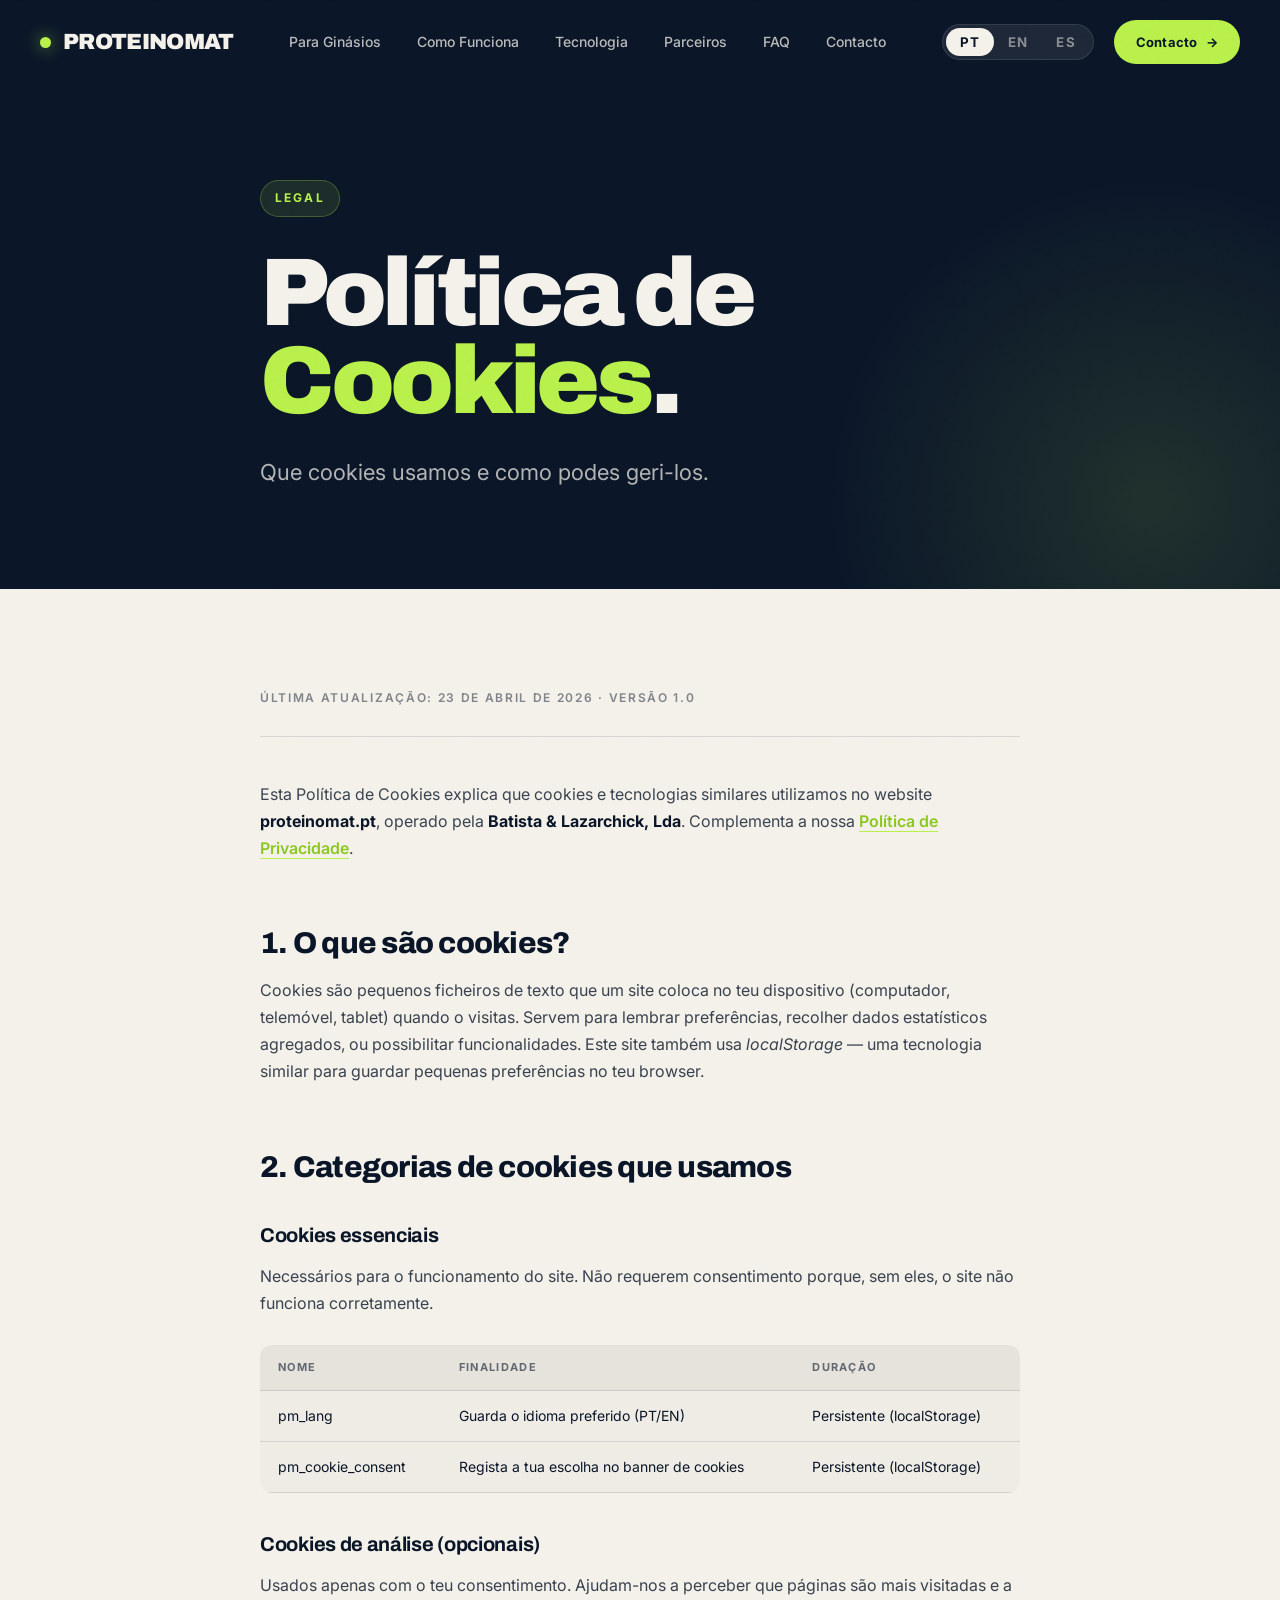
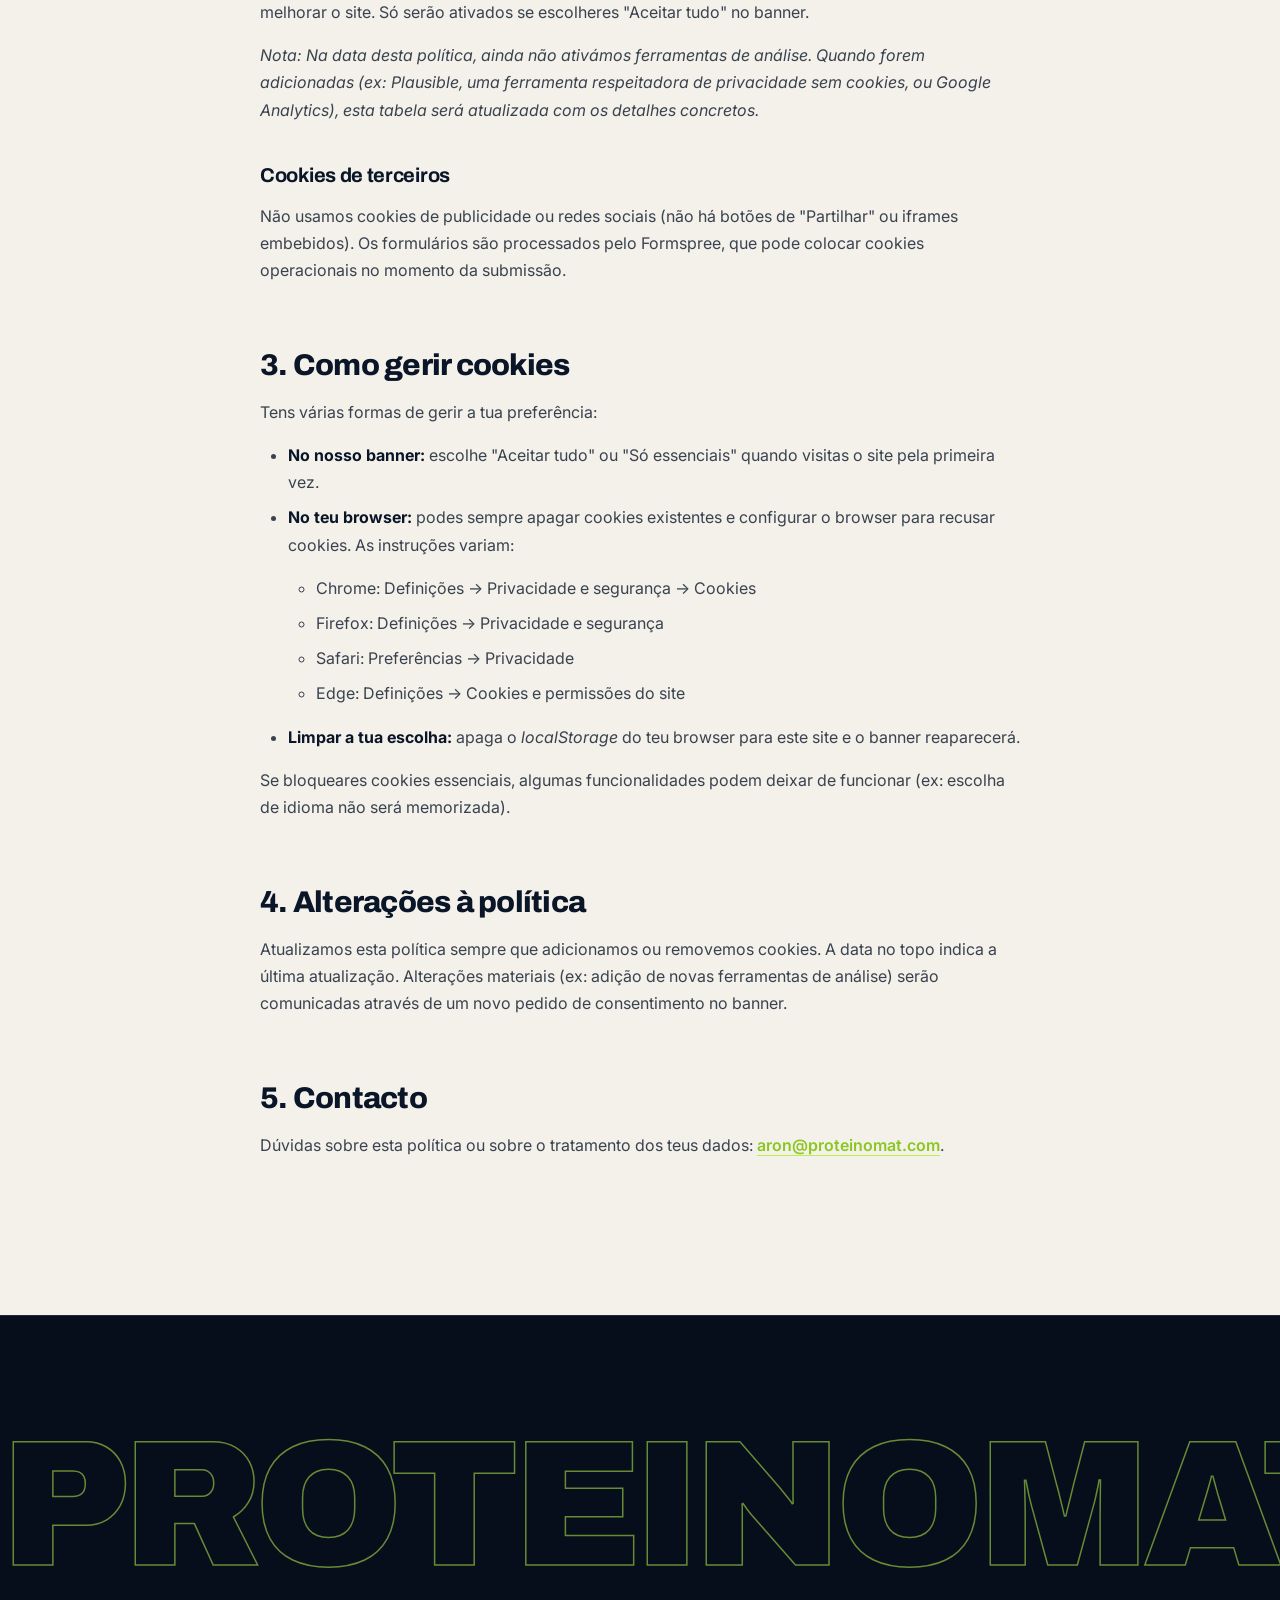
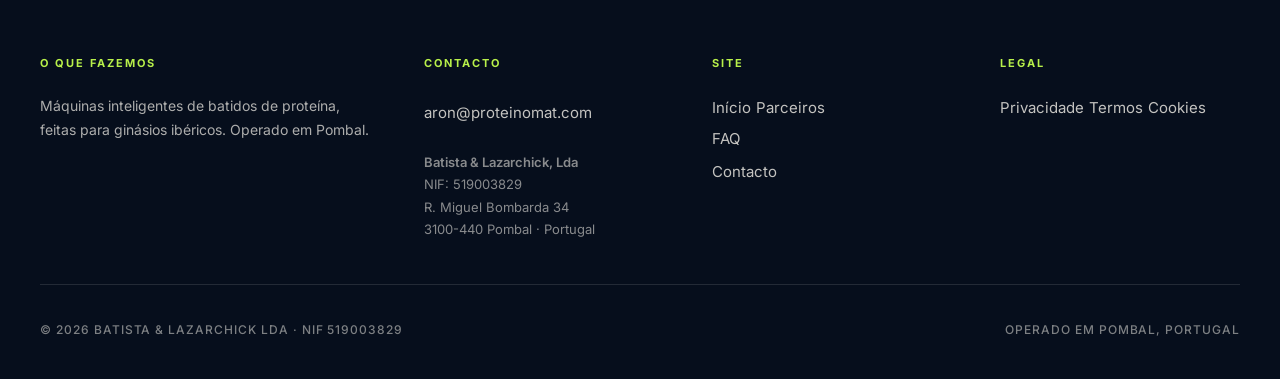
==== cookies/index.html @ 4b38cd8f "Fix contact section layout, shrink loader, fix HTML balance" ====
<!DOCTYPE html>
<html lang="pt">
<head>
<meta charset="UTF-8" />
<meta name="viewport" content="width=device-width, initial-scale=1.0" />
<title>Política de Cookies · Proteinomat</title>
<meta name="description" content="Política de Cookies da Proteinomat. Que cookies usamos e como podes geri-los." />
<meta name="robots" content="index, follow" />
<link rel="icon" type="image/svg+xml" href="../favicon.svg" />
<link rel="canonical" href="https://proteinomat.com/cookies/" />
<link rel="alternate" hreflang="pt" href="https://proteinomat.com/cookies/" />
<link rel="alternate" hreflang="en" href="https://proteinomat.com/cookies/" />
<link rel="alternate" hreflang="x-default" href="https://proteinomat.com/cookies/" />
<link rel="preconnect" href="https://fonts.googleapis.com" />
<link rel="preconnect" href="https://fonts.gstatic.com" crossorigin />
<link href="https://fonts.googleapis.com/css2?family=Archivo:wght@500;600;700;800;900&family=Inter:wght@400;500;600;700&display=swap" rel="stylesheet" />
<link rel="stylesheet" href="../assets/css/main.css?v=31" />
</head>
<body class="lang-pt">

<nav class="top">
  <div class="inner">
    <a href="../index.html" class="logo"><span class="dot"></span>PROTEINOMAT</a>
    <ul class="nav-links">
      <li><a href="../para-ginasios/index.html" data-lang="pt">Para Ginásios</a><a href="../para-ginasios/index.html" data-lang="en">For Gyms</a></li>
      <li><a href="../index.html#how" data-lang="pt">Como Funciona</a><a href="../index.html#how" data-lang="en">How It Works</a></li>
      <li><a href="../index.html#tech" data-lang="pt">Tecnologia</a><a href="../index.html#tech" data-lang="en">Technology</a></li>
      <li><a href="../partners/index.html" data-lang="pt">Parceiros</a><a href="../partners/index.html" data-lang="en">Partners</a></li>
      <li><a href="../faq/index.html">FAQ</a></li>
      <li><a href="../index.html#contact" data-lang="pt">Contacto</a><a href="../index.html#contact" data-lang="en">Contact</a></li>
    </ul>
    <div class="nav-right">
      <div class="lang">
        <button data-set-lang="pt">PT</button>
        <button data-set-lang="en">EN</button>
        <button data-set-lang="es">ES</button>
      </div>
      <a href="../index.html#contact" class="btn-nav">
        <span data-lang="pt">Contacto</span><span data-lang="en">Contact</span><span>→</span>
      </a>
      <button class="menu-toggle" id="menuToggle" aria-label="Menu">☰</button>
    </div>
  </div>
</nav>

<div class="mobile-menu" id="mobileMenu">
  <a href="../para-ginasios/index.html" data-lang="pt">Para Ginásios</a><a href="../para-ginasios/index.html" data-lang="en">For Gyms</a>
  <a href="../index.html#how" data-lang="pt">Como Funciona</a><a href="../index.html#how" data-lang="en">How It Works</a>
  <a href="../index.html#tech" data-lang="pt">Tecnologia</a><a href="../index.html#tech" data-lang="en">Technology</a>
  <a href="../partners/index.html" data-lang="pt">Parceiros</a><a href="../partners/index.html" data-lang="en">Partners</a>
  <a href="../faq/index.html">FAQ</a>
  <a href="../index.html#contact" data-lang="pt">Contacto</a><a href="../index.html#contact" data-lang="en">Contact</a>
</div>

<section class="page-hero">
  <div class="container-narrow">
    <div class="eyebrow"><span data-lang="pt">Legal</span><span data-lang="en">Legal</span></div>
    <h1 data-lang="pt">Política de <span class="accent">Cookies</span>.</h1>
    <h1 data-lang="en">Cookie <span class="accent">Policy</span>.</h1>
    <p class="lead" data-lang="pt">Que cookies usamos e como podes geri-los.</p>
    <p class="lead" data-lang="en">What cookies we use and how you can manage them.</p>
  </div>
</section>

<section class="longform">
  <div class="container-narrow">

    <!-- PT -->
    <div data-lang="pt">
      <div class="meta">Última atualização: 23 de Abril de 2026 · Versão 1.0</div>

      <p>Esta Política de Cookies explica que cookies e tecnologias similares utilizamos no website <strong>proteinomat.pt</strong>, operado pela <strong>Batista &amp; Lazarchick, Lda</strong>. Complementa a nossa <a href="../privacy/index.html">Política de Privacidade</a>.</p>

      <h2>1. O que são cookies?</h2>
      <p>Cookies são pequenos ficheiros de texto que um site coloca no teu dispositivo (computador, telemóvel, tablet) quando o visitas. Servem para lembrar preferências, recolher dados estatísticos agregados, ou possibilitar funcionalidades. Este site também usa <em>localStorage</em> — uma tecnologia similar para guardar pequenas preferências no teu browser.</p>

      <h2>2. Categorias de cookies que usamos</h2>

      <h3>Cookies essenciais</h3>
      <p>Necessários para o funcionamento do site. Não requerem consentimento porque, sem eles, o site não funciona corretamente.</p>
      <table>
        <tr><th>Nome</th><th>Finalidade</th><th>Duração</th></tr>
        <tr><td>pm_lang</td><td>Guarda o idioma preferido (PT/EN)</td><td>Persistente (localStorage)</td></tr>
        <tr><td>pm_cookie_consent</td><td>Regista a tua escolha no banner de cookies</td><td>Persistente (localStorage)</td></tr>
      </table>

      <h3>Cookies de análise (opcionais)</h3>
      <p>Usados apenas com o teu consentimento. Ajudam-nos a perceber que páginas são mais visitadas e a melhorar o site. Só serão ativados se escolheres "Aceitar tudo" no banner.</p>
      <p><em>Nota: Na data desta política, ainda não ativámos ferramentas de análise. Quando forem adicionadas (ex: Plausible, uma ferramenta respeitadora de privacidade sem cookies, ou Google Analytics), esta tabela será atualizada com os detalhes concretos.</em></p>

      <h3>Cookies de terceiros</h3>
      <p>Não usamos cookies de publicidade ou redes sociais (não há botões de "Partilhar" ou iframes embebidos). Os formulários são processados pelo Formspree, que pode colocar cookies operacionais no momento da submissão.</p>

      <h2>3. Como gerir cookies</h2>
      <p>Tens várias formas de gerir a tua preferência:</p>
      <ul>
        <li><strong>No nosso banner:</strong> escolhe "Aceitar tudo" ou "Só essenciais" quando visitas o site pela primeira vez.</li>
        <li><strong>No teu browser:</strong> podes sempre apagar cookies existentes e configurar o browser para recusar cookies. As instruções variam:
          <ul>
            <li>Chrome: Definições → Privacidade e segurança → Cookies</li>
            <li>Firefox: Definições → Privacidade e segurança</li>
            <li>Safari: Preferências → Privacidade</li>
            <li>Edge: Definições → Cookies e permissões do site</li>
          </ul>
        </li>
        <li><strong>Limpar a tua escolha:</strong> apaga o <em>localStorage</em> do teu browser para este site e o banner reaparecerá.</li>
      </ul>
      <p>Se bloqueares cookies essenciais, algumas funcionalidades podem deixar de funcionar (ex: escolha de idioma não será memorizada).</p>

      <h2>4. Alterações à política</h2>
      <p>Atualizamos esta política sempre que adicionamos ou removemos cookies. A data no topo indica a última atualização. Alterações materiais (ex: adição de novas ferramentas de análise) serão comunicadas através de um novo pedido de consentimento no banner.</p>

      <h2>5. Contacto</h2>
      <p>Dúvidas sobre esta política ou sobre o tratamento dos teus dados: <a href="mailto:aron@proteinomat.com">aron@proteinomat.com</a>.</p>
    </div>

    <!-- EN -->
    <div data-lang="en">
      <div class="meta">Last updated: 23 April 2026 · Version 1.0</div>

      <p>This Cookie Policy explains which cookies and similar technologies we use on the <strong>proteinomat.pt</strong> website, operated by <strong>Batista &amp; Lazarchick, Lda</strong>. It complements our <a href="../privacy/index.html">Privacy Policy</a>.</p>

      <h2>1. What are cookies?</h2>
      <p>Cookies are small text files a website places on your device (computer, phone, tablet) when you visit. They're used to remember preferences, collect aggregate statistical data, or enable functionality. This site also uses <em>localStorage</em> — a similar browser technology for small preference storage.</p>

      <h2>2. Categories of cookies we use</h2>

      <h3>Essential cookies</h3>
      <p>Needed for the site to work. They don't require consent because, without them, the site doesn't function properly.</p>
      <table>
        <tr><th>Name</th><th>Purpose</th><th>Duration</th></tr>
        <tr><td>pm_lang</td><td>Stores your preferred language (PT/EN)</td><td>Persistent (localStorage)</td></tr>
        <tr><td>pm_cookie_consent</td><td>Records your cookie banner choice</td><td>Persistent (localStorage)</td></tr>
      </table>

      <h3>Analytics cookies (optional)</h3>
      <p>Used only with your consent. They help us understand which pages are most visited and improve the site. These are only activated if you choose "Accept all" in the banner.</p>
      <p><em>Note: At the date of this policy, we haven't yet activated analytics tooling. When we add it (e.g. Plausible — a privacy-friendly cookie-less tool, or Google Analytics), this table will be updated with specific details.</em></p>

      <h3>Third-party cookies</h3>
      <p>We don't use advertising or social-media cookies (no "Share" buttons or embedded iframes). Forms are processed by Formspree, which may set operational cookies at submission time.</p>

      <h2>3. How to manage cookies</h2>
      <p>You have several ways to manage your preferences:</p>
      <ul>
        <li><strong>On our banner:</strong> choose "Accept all" or "Essential only" on your first visit.</li>
        <li><strong>In your browser:</strong> you can always delete existing cookies and configure your browser to refuse cookies. Instructions vary:
          <ul>
            <li>Chrome: Settings → Privacy and security → Cookies</li>
            <li>Firefox: Settings → Privacy &amp; Security</li>
            <li>Safari: Preferences → Privacy</li>
            <li>Edge: Settings → Cookies and site permissions</li>
          </ul>
        </li>
        <li><strong>Reset your choice:</strong> clear <em>localStorage</em> for this site in your browser and the banner will reappear.</li>
      </ul>
      <p>If you block essential cookies, some functionality may stop working (e.g. language choice won't be remembered).</p>

      <h2>4. Changes to this policy</h2>
      <p>We update this policy whenever we add or remove cookies. The date at the top shows the last update. Material changes (e.g. adding new analytics tools) will be communicated through a fresh consent request in the banner.</p>

      <h2>5. Contact</h2>
      <p>Questions about this policy or the processing of your data: <a href="mailto:aron@proteinomat.com">aron@proteinomat.com</a>.</p>
    </div>

  </div>
</section>

<footer>
  <div class="container">
    <div class="footer-big">
      <div class="footer-big-track"><span>PROTEINOMAT</span><span>PROTEINOMAT</span><span>PROTEINOMAT</span><span>PROTEINOMAT</span><span>PROTEINOMAT</span><span>PROTEINOMAT</span><span>PROTEINOMAT</span><span>PROTEINOMAT</span></div>
    </div>
    <div class="footer-grid">
      <div class="footer-col">
        <h5 data-lang="pt">O que fazemos</h5><h5 data-lang="en">What we do</h5><p data-lang="pt">Máquinas inteligentes de batidos de proteína, feitas para ginásios ibéricos. Operado em Pombal.</p>
        <p data-lang="en">Smart protein shake vending machines, built for Iberian gyms. Operated from Pombal.</p>
      </div>
      <div class="footer-col">
        <h5 data-lang="pt">Contacto</h5><h5 data-lang="en">Contact</h5>
        <a href="mailto:aron@proteinomat.com">aron@proteinomat.com</a>
        <p class="footer-address">
          <strong>Batista &amp; Lazarchick, Lda</strong><br>
          NIF: 519003829<br>
          R. Miguel Bombarda 34<br>
          3100-440 Pombal · Portugal
        </p>
      </div>
      <div class="footer-col">
        <h5 data-lang="pt">Site</h5><h5 data-lang="en">Site</h5>
        <a href="../index.html" data-lang="pt">Início</a><a href="../index.html" data-lang="en">Home</a>
        <a href="../partners/index.html" data-lang="pt">Parceiros</a><a href="../partners/index.html" data-lang="en">Partners</a>
        <a href="../faq/index.html">FAQ</a>
        <a href="../index.html#contact" data-lang="pt">Contacto</a><a href="../index.html#contact" data-lang="en">Contact</a>
      </div>
      <div class="footer-col">
        <h5>Legal</h5>
        <a href="../privacy/index.html" data-lang="pt">Privacidade</a><a href="../privacy/index.html" data-lang="en">Privacy</a>
        <a href="../terms/index.html" data-lang="pt">Termos</a><a href="../terms/index.html" data-lang="en">Terms</a>
        <a href="../cookies/index.html" data-lang="pt">Cookies</a><a href="../cookies/index.html" data-lang="en">Cookies</a>
      </div>
    </div>
    <div class="footer-bottom">
      <div>© 2026 BATISTA &amp; LAZARCHICK LDA · NIF 519003829</div>
      <div data-lang="pt">OPERADO EM POMBAL, PORTUGAL</div>
      <div data-lang="en">OPERATED FROM POMBAL, PORTUGAL</div>
    </div>
  </div>
</footer>



<script src="../assets/js/main.js?v=31"></script>
</body>
</html>
---- assets/css/main.css ----
/* ========================================================================
   PROTEINOMAT — stylesheet v2
   Dark navy + electric green + bold display sans
   ======================================================================== */

:root {
  --navy: #0A1628;
  --navy-deep: #060E1C;
  --navy-soft: #152238;
  --green: #B8F04A;
  --green-bright: #C8FF5A;
  --green-deep: #8BC720;
  --paper: #F4F1EA;
  --ink: #0A1628;
  --rust: #FF6B4A;
  --mute: rgba(244,241,234,0.55);
  --mute-dark: rgba(10,22,40,0.55);
  --line-light: rgba(244,241,234,0.12);
  --line-dark: rgba(10,22,40,0.12);
}

* { box-sizing: border-box; margin: 0; padding: 0; }
html { scroll-behavior: smooth; }

body {
  background: var(--navy);
  color: var(--paper);
  font-family: 'Inter', sans-serif;
  font-size: 17px;
  line-height: 1.55;
  overflow-x: hidden;
  -webkit-font-smoothing: antialiased;
  -moz-osx-font-smoothing: grayscale;
}

body::before {
  content: "";
  position: fixed;
  inset: 0;
  pointer-events: none;
  z-index: 1000;
  opacity: 0.05;
  mix-blend-mode: overlay;
  background-image: url("data:image/svg+xml,%3Csvg viewBox='0 0 200 200' xmlns='http://www.w3.org/2000/svg'%3E%3Cfilter id='n'%3E%3CfeTurbulence type='fractalNoise' baseFrequency='0.9' numOctaves='3'/%3E%3C/filter%3E%3Crect width='100%25' height='100%25' filter='url(%23n)'/%3E%3C/svg%3E");
}

a { color: inherit; text-decoration: none; }
img { max-width: 100%; display: block; }

.container { width: 100%; max-width: 1320px; margin: 0 auto; padding: 0 40px; }
.container-narrow { width: 100%; max-width: 840px; margin: 0 auto; padding: 0 40px; }

/* LANGUAGE SYSTEM — bulletproof: default hidden, body class reveals */
[data-lang] { display: none !important; }
body.lang-pt [data-lang="pt"] { display: revert !important; }
body.lang-en [data-lang="en"] { display: revert !important; }
body.lang-es [data-lang="es"] { display: revert !important; }

/* NAV */
nav.top {
  position: fixed;
  top: 0; left: 0; right: 0;
  z-index: 100;
  padding: 20px 0;
  transition: all 0.3s cubic-bezier(0.2,0.8,0.2,1);
}
nav.top.scrolled {
  background: rgba(10,22,40,0.85);
  backdrop-filter: blur(20px) saturate(1.4);
  -webkit-backdrop-filter: blur(20px) saturate(1.4);
  border-bottom: 1px solid var(--line-light);
  padding: 14px 0;
}
nav.top .inner {
  display: flex;
  align-items: center;
  justify-content: space-between;
  max-width: 1320px;
  margin: 0 auto;
  padding: 0 40px;
}
.logo {
  font-family: 'Archivo', sans-serif;
  font-weight: 900;
  font-size: 22px;
  letter-spacing: -0.03em;
  display: flex;
  align-items: center;
  gap: 12px;
  color: var(--paper);
}
.logo .dot {
  width: 11px; height: 11px;
  background: var(--green);
  border-radius: 50%;
  box-shadow: 0 0 16px rgba(184,240,74,0.6);
  animation: pulse 2.4s ease-in-out infinite;
}
@keyframes pulse {
  0%, 100% { box-shadow: 0 0 16px rgba(184,240,74,0.6); transform: scale(1); }
  50% { box-shadow: 0 0 24px rgba(184,240,74,0.9); transform: scale(1.15); }
}
.nav-links { display: flex; gap: 36px; list-style: none; font-size: 14px; font-weight: 500; }
.nav-links a { position: relative; padding: 6px 0; opacity: 0.75; transition: opacity 0.2s, color 0.2s; color: var(--paper); }
.nav-links a:hover, .nav-links a.active { opacity: 1; color: var(--green); }

.nav-right { display: flex; align-items: center; gap: 20px; }
.lang {
  display: flex;
  background: rgba(244,241,234,0.08);
  border: 1px solid rgba(244,241,234,0.1);
  border-radius: 999px;
  padding: 3px;
  font-family: 'Inter', sans-serif;
  font-size: 11px;
  font-weight: 700;
  letter-spacing: 0.1em;
}
.lang button {
  background: transparent;
  border: none;
  padding: 6px 14px;
  border-radius: 999px;
  cursor: pointer;
  color: var(--paper);
  opacity: 0.5;
  transition: all 0.2s;
  font-family: inherit;
  font-weight: inherit;
  letter-spacing: inherit;
}
.lang button.active { background: var(--paper); color: var(--navy); opacity: 1; }

.btn-nav {
  background: var(--green);
  color: var(--navy);
  padding: 12px 22px;
  border-radius: 999px;
  font-size: 13px;
  font-weight: 700;
  letter-spacing: 0.02em;
  display: inline-flex;
  align-items: center;
  gap: 8px;
  transition: all 0.2s;
}
.btn-nav:hover {
  background: var(--green-bright);
  color: var(--navy);
  transform: translateY(-1px);
  box-shadow: 0 8px 20px rgba(184,240,74,0.3);
}

.menu-toggle { display: none; background: transparent; border: none; color: var(--paper); font-size: 24px; cursor: pointer; }

.mobile-menu {
  position: fixed;
  top: 0; left: 0; right: 0;
  background: var(--navy);
  z-index: 99;
  padding: 100px 40px 40px;
  transform: translateY(-100%);
  transition: transform 0.4s cubic-bezier(0.2,0.8,0.2,1);
  border-bottom: 1px solid var(--line-light);
}
.mobile-menu.open { transform: translateY(0); }
.mobile-menu a {
  display: block;
  padding: 18px 0;
  font-family: 'Archivo', sans-serif;
  font-weight: 800;
  font-size: 26px;
  letter-spacing: -0.02em;
  border-bottom: 1px solid var(--line-light);
  color: var(--paper);
}

/* BUTTONS */
.btn {
  display: inline-flex;
  align-items: center;
  gap: 10px;
  padding: 18px 28px;
  border-radius: 999px;
  font-size: 15px;
  font-weight: 700;
  cursor: pointer;
  transition: all 0.25s cubic-bezier(0.2, 0.8, 0.2, 1);
  border: none;
  font-family: inherit;
  letter-spacing: 0.01em;
}
.btn-primary { background: var(--green); color: var(--navy); }
.btn-primary:hover { background: var(--green-bright); transform: translateY(-2px); box-shadow: 0 14px 32px rgba(184,240,74,0.35); }
.btn-ghost { background: transparent; color: var(--paper); border: 1.5px solid rgba(244,241,234,0.3); }
.btn-ghost:hover { background: var(--paper); color: var(--navy); border-color: var(--paper); }
.btn-dark { background: var(--navy); color: var(--paper); }
.btn-dark:hover { background: var(--navy-deep); transform: translateY(-2px); box-shadow: 0 14px 32px rgba(10,22,40,0.3); }
.btn .arrow { transition: transform 0.25s; }
.btn:hover .arrow { transform: translateX(5px); }

/* SECTIONS */
section { padding: 90px 0; position: relative; }

.section-label {
  display: inline-flex;
  align-items: center;
  gap: 12px;
  font-family: 'Inter', sans-serif;
  font-size: 12px;
  font-weight: 700;
  letter-spacing: 0.2em;
  text-transform: uppercase;
  color: var(--green);
  margin-bottom: 28px;
  padding: 8px 14px;
  background: rgba(184,240,74,0.1);
  border: 1px solid rgba(184,240,74,0.25);
  border-radius: 999px;
}

h2.section-title {
  font-family: 'Archivo', sans-serif;
  font-weight: 800;
  font-size: clamp(40px, 6vw, 80px);
  line-height: 0.95;
  letter-spacing: -0.04em;
  margin-bottom: 28px;
  max-width: 1000px;
}
h2.section-title .accent { color: var(--green); }

.section-lead {
  font-size: 20px;
  line-height: 1.5;
  color: rgba(244,241,234,0.65);
  max-width: 680px;
  margin-bottom: 80px;
}

section.light { background: var(--paper); color: var(--navy); }
section.light h2.section-title { color: var(--navy); }
section.light .section-lead { color: rgba(10,22,40,0.7); }
section.light .section-label { background: var(--navy); color: var(--green); border-color: transparent; }

/* SUB-PAGE HERO */
.page-hero {
  padding: 180px 0 100px;
  position: relative;
  overflow: hidden;
}
.page-hero::before {
  content: "";
  position: absolute;
  top: 20%;
  right: -20%;
  width: 60vw;
  height: 60vw;
  background: radial-gradient(circle, rgba(184,240,74,0.12) 0%, transparent 60%);
  pointer-events: none;
  z-index: 0;
}
.page-hero > * { position: relative; z-index: 1; }
.page-hero .eyebrow {
  display: inline-flex;
  align-items: center;
  gap: 10px;
  font-family: 'Inter', sans-serif;
  font-size: 12px;
  font-weight: 700;
  letter-spacing: 0.18em;
  text-transform: uppercase;
  padding: 8px 14px;
  background: rgba(184,240,74,0.1);
  border: 1px solid rgba(184,240,74,0.25);
  color: var(--green);
  border-radius: 999px;
  margin-bottom: 32px;
}
.page-hero h1 {
  font-family: 'Archivo', sans-serif;
  font-weight: 900;
  font-size: clamp(52px, 7.5vw, 104px);
  line-height: 0.92;
  letter-spacing: -0.045em;
  margin-bottom: 32px;
  max-width: 1000px;
  color: var(--paper);
}
.page-hero h1 .accent { color: var(--green); }
.page-hero p.lead { font-size: 22px; line-height: 1.45; color: rgba(244,241,234,0.72); max-width: 680px; }
.page-hero p.lead a { color: var(--green); border-bottom: 1px solid var(--green); font-weight: 600; }
.page-hero p.lead a:hover { color: var(--green-bright); border-bottom-color: var(--green-bright); }

/* LONG-FORM / LEGAL — cream inverted */
.longform { background: var(--paper); color: var(--navy); padding: 100px 0 140px; }
.longform h2 { font-family: 'Archivo', sans-serif; font-weight: 800; font-size: 30px; letter-spacing: -0.025em; line-height: 1.15; margin: 64px 0 16px; color: var(--navy); }
.longform h3 { font-family: 'Archivo', sans-serif; font-weight: 700; font-size: 20px; letter-spacing: -0.015em; margin: 36px 0 12px; color: var(--navy); }
.longform p { margin-bottom: 16px; font-size: 16px; line-height: 1.7; color: rgba(10,22,40,0.8); }
.longform ul, .longform ol { margin: 16px 0 16px 28px; }
.longform li { margin-bottom: 8px; font-size: 16px; line-height: 1.7; color: rgba(10,22,40,0.8); }
.longform strong { font-weight: 700; color: var(--navy); }
.longform a { color: var(--green-deep); border-bottom: 1.5px solid var(--green); font-weight: 600; }
.longform a:hover { background: var(--green); color: var(--navy); }
.longform .meta { font-family: 'Inter', sans-serif; font-size: 12px; font-weight: 600; letter-spacing: 0.14em; text-transform: uppercase; color: rgba(10,22,40,0.5); padding-bottom: 28px; border-bottom: 1.5px solid var(--line-dark); margin-bottom: 44px; }
.longform table { width: 100%; border-collapse: collapse; margin: 28px 0; font-size: 14px; background: rgba(10,22,40,0.02); border-radius: 12px; overflow: hidden; }
.longform th, .longform td { text-align: left; padding: 14px 18px; border-bottom: 1px solid var(--line-dark); vertical-align: top; }
.longform th { font-family: 'Inter', sans-serif; font-size: 11px; letter-spacing: 0.12em; text-transform: uppercase; color: rgba(10,22,40,0.6); font-weight: 700; background: rgba(10,22,40,0.04); }

/* FAQ */
.faq-category { margin-bottom: 60px; }
.faq-item { border-top: 1px solid var(--line-dark); transition: background 0.2s; }
.faq-item:last-child { border-bottom: 1px solid var(--line-dark); }
.faq-item.open { background: rgba(184,240,74,0.04); }
.faq-q {
  display: flex;
  justify-content: space-between;
  align-items: center;
  padding: 26px 8px;
  cursor: pointer;
  font-family: 'Archivo', sans-serif;
  font-weight: 700;
  font-size: 20px;
  letter-spacing: -0.01em;
  line-height: 1.3;
  gap: 24px;
  user-select: none;
  transition: color 0.2s;
  color: var(--navy);
}
.faq-q:hover { color: var(--green-deep); }
.faq-q .plus { font-size: 24px; font-weight: 300; transition: transform 0.3s cubic-bezier(0.2,0.8,0.2,1); flex-shrink: 0; color: rgba(10,22,40,0.4); }
.faq-item.open .faq-q .plus { transform: rotate(45deg); color: var(--green-deep); }
.faq-a { max-height: 0; overflow: hidden; transition: max-height 0.4s cubic-bezier(0.2,0.8,0.2,1); }
.faq-a-inner { padding: 0 8px 28px 8px; font-size: 16px; line-height: 1.7; color: rgba(10,22,40,0.75); max-width: 760px; }
.faq-a-inner p { margin-bottom: 14px; }
.faq-a-inner p:last-child { margin-bottom: 0; }
.faq-item.open .faq-a { max-height: 900px; }

/* PARTNERS */
.partners-stat-card { background: var(--green); color: var(--navy); border-radius: 28px; padding: 52px 44px; position: relative; overflow: hidden; }
.partners-stat-card::before {
  content: "%"; position: absolute; top: -70px; right: -30px;
  font-family: 'Archivo', sans-serif; font-weight: 900; font-size: 380px; line-height: 1; opacity: 0.12; letter-spacing: -0.06em;
}
.partners-stat-card .label { font-family: 'Inter', sans-serif; font-size: 12px; font-weight: 700; letter-spacing: 0.18em; text-transform: uppercase; margin-bottom: 24px; opacity: 0.7; }
.partners-stat-card .big-num { font-family: 'Archivo', sans-serif; font-weight: 900; font-size: 96px; line-height: 0.9; letter-spacing: -0.05em; margin-bottom: 18px; }
.partners-stat-card .stat-hook { font-family: 'Archivo', sans-serif; font-weight: 800; font-size: 26px; line-height: 1.15; letter-spacing: -0.02em; margin-bottom: 24px; }
.partners-stat-card p { font-size: 17px; line-height: 1.5; opacity: 0.85; position: relative; max-width: 340px; }

.pillar { background: rgba(244,241,234,0.04); border: 1px solid var(--line-light); border-radius: 22px; padding: 36px; transition: all 0.25s; }
.pillar:hover { border-color: var(--green); background: rgba(184,240,74,0.05); transform: translateY(-4px); }
.pillar .pillar-num { font-family: 'Inter', sans-serif; font-size: 11px; color: var(--green); font-weight: 700; letter-spacing: 0.18em; margin-bottom: 20px; }
.pillar h4 { font-family: 'Archivo', sans-serif; font-weight: 800; font-size: 24px; letter-spacing: -0.02em; margin-bottom: 14px; line-height: 1.15; color: var(--paper); }
.pillar p { font-size: 15px; color: rgba(244,241,234,0.7); line-height: 1.6; }

.econ-wrap { background: var(--paper); color: var(--navy); border-radius: 32px; padding: 64px 56px; margin-bottom: 80px; }
.econ-wrap h3 { font-family: 'Archivo', sans-serif; font-weight: 800; font-size: 44px; line-height: 1; letter-spacing: -0.035em; margin-bottom: 16px; max-width: 680px; color: var(--navy); }
.econ-wrap .lead { font-size: 17px; color: rgba(10,22,40,0.65); margin-bottom: 48px; max-width: 580px; }
.econ-note { margin-top: 28px; font-size: 13px; color: rgba(10,22,40,0.55); font-style: italic; line-height: 1.5; }

.flow-grid { display: grid; grid-template-columns: repeat(3, 1fr); gap: 0; border-top: 1px solid var(--line-dark); }
.flow-step { padding: 40px 32px 40px 0; border-right: 1px solid var(--line-dark); }
.flow-step:not(:first-child) { padding-left: 32px; }
.flow-step:last-child { border-right: none; }
.flow-step .flow-num { font-family: 'Inter', sans-serif; font-size: 11px; letter-spacing: 0.18em; color: var(--green-deep); margin-bottom: 22px; font-weight: 700; }
.flow-step h5 { font-family: 'Archivo', sans-serif; font-weight: 800; font-size: 22px; letter-spacing: -0.02em; line-height: 1.15; margin-bottom: 12px; color: var(--navy); }
.flow-step p { font-size: 14px; color: rgba(10,22,40,0.65); line-height: 1.6; }

.resp-col h3 { font-family: 'Archivo', sans-serif; font-weight: 800; font-size: 32px; letter-spacing: -0.025em; margin-bottom: 28px; line-height: 1.1; color: var(--paper); }
.resp-col ul { list-style: none; padding: 0; margin: 0; }
.resp-col li { padding: 20px 0; border-top: 1px solid var(--line-light); font-size: 16px; line-height: 1.55; display: flex; align-items: flex-start; gap: 20px; color: rgba(244,241,234,0.85); }
.resp-col li:last-child { border-bottom: 1px solid var(--line-light); }
.resp-col li::before { content: "→"; color: var(--green); font-weight: 700; flex-shrink: 0; font-size: 18px; line-height: 1.5; min-width: 18px; display: inline-block; }
.resp-col.us li::before { content: "✓"; }

.fit-box { display: grid; grid-template-columns: 1fr 1fr; gap: 0; border: 1px solid var(--line-light); border-radius: 24px; overflow: hidden; margin-bottom: 80px; }
.fit-side { padding: 44px; }
.fit-side.yes { background: rgba(184,240,74,0.06); }
.fit-side.no { background: rgba(244,241,234,0.03); }
.fit-side h4 { font-family: 'Inter', sans-serif; font-size: 12px; font-weight: 700; letter-spacing: 0.18em; margin-bottom: 24px; }
.fit-side.yes h4 { color: var(--green); }
.fit-side.no h4 { color: var(--rust); }
.fit-side ul { list-style: none; padding: 0; margin: 0; }
.fit-side li { padding: 16px 0; font-size: 15px; display: flex; align-items: flex-start; gap: 16px; line-height: 1.6; color: rgba(244,241,234,0.88); border-bottom: 1px solid rgba(244,241,234,0.06); }
.fit-side li:last-child { border-bottom: none; }
.fit-side li::before { flex-shrink: 0; font-size: 18px; line-height: 1.5; display: inline-block; min-width: 18px; }
.fit-side.yes li::before { content: "✓"; color: var(--green); font-weight: 700; }
.fit-side.no li::before { content: "✗"; color: var(--rust); font-weight: 700; }

.apply-box { background: var(--green); color: var(--navy); border-radius: 36px; padding: 80px 60px; text-align: center; }
.apply-box h3 { font-family: 'Archivo', sans-serif; font-weight: 900; font-size: clamp(36px, 5vw, 60px); line-height: 0.95; letter-spacing: -0.04em; margin-bottom: 22px; max-width: 760px; margin-left: auto; margin-right: auto; }
.apply-box p { font-size: 18px; line-height: 1.55; margin-bottom: 40px; max-width: 540px; margin-left: auto; margin-right: auto; opacity: 0.85; }
.apply-box .btn-primary { background: var(--navy); color: var(--green); }
.apply-box .btn-primary:hover { background: var(--navy-deep); color: var(--green-bright); }

.territory-grid { display: grid; grid-template-columns: repeat(3, 1fr); gap: 16px; margin-bottom: 60px; }
.territory-chip { padding: 20px 26px; border: 1px solid var(--line-light); border-radius: 14px; font-family: 'Inter', sans-serif; font-size: 14px; font-weight: 600; letter-spacing: 0.02em; display: flex; justify-content: space-between; align-items: center; transition: all 0.2s; color: var(--paper); background: rgba(244,241,234,0.03); }
.territory-chip.available { border-color: rgba(184,240,74,0.3); }
.territory-chip.available:hover { border-color: var(--green); background: rgba(184,240,74,0.05); }
.territory-chip.taken { opacity: 0.4; }
.territory-chip .tag { font-size: 10px; padding: 4px 10px; border-radius: 999px; letter-spacing: 0.12em; font-weight: 700; }
.territory-chip.available .tag { background: var(--green); color: var(--navy); }
.territory-chip.taken .tag { background: rgba(244,241,234,0.1); color: rgba(244,241,234,0.5); }

/* FORMS */
form.contact-form { display: flex; flex-direction: column; gap: 16px; }
.form-row { display: grid; grid-template-columns: 1fr 1fr; gap: 16px; }
form input, form textarea, form select {
  background: rgba(244,241,234,0.05);
  border: 1.5px solid var(--line-light);
  border-radius: 14px;
  padding: 18px 20px;
  font-size: 15px;
  font-family: inherit;
  color: var(--paper);
  transition: all 0.2s;
  width: 100%;
}
form input::placeholder, form textarea::placeholder { color: rgba(244,241,234,0.35); }
form input:focus, form textarea:focus, form select:focus { outline: none; border-color: var(--green); background: rgba(184,240,74,0.04); }
form select { cursor: pointer; }
form select option { background: var(--navy); color: var(--paper); }
form textarea { min-height: 140px; resize: vertical; }
form label { font-family: 'Inter', sans-serif; font-size: 11px; font-weight: 700; letter-spacing: 0.15em; text-transform: uppercase; color: rgba(244,241,234,0.55); margin-bottom: -8px; margin-top: 10px; }
form button[type="submit"] { align-self: flex-start; margin-top: 16px; }
.form-success, .form-error { display: none; padding: 18px 22px; border-radius: 14px; font-size: 15px; margin-top: 14px; font-weight: 600; }
.form-success { background: var(--green); color: var(--navy); }
.form-error { background: rgba(255, 107, 74, 0.15); color: var(--rust); border: 1px solid rgba(255,107,74,0.3); }
/* Visible only when BOTH .show added by JS AND language matches body class. !important needed to beat [data-lang] hiding rule. */
body.lang-pt .form-success[data-lang="pt"].show,
body.lang-pt .form-error[data-lang="pt"].show,
body.lang-en .form-success[data-lang="en"].show,
body.lang-en .form-error[data-lang="en"].show { display: block !important; }

section.light form input, section.light form textarea, section.light form select { background: rgba(10,22,40,0.04); border-color: var(--line-dark); color: var(--navy); }
section.light form input::placeholder, section.light form textarea::placeholder { color: rgba(10,22,40,0.35); }
section.light form input:focus, section.light form textarea:focus, section.light form select:focus { border-color: var(--navy); background: var(--paper); }
section.light form label { color: rgba(10,22,40,0.55); }
section.light form select option { background: var(--paper); color: var(--navy); }

/* FOOTER */
footer { background: var(--navy-deep); color: var(--paper); padding: 100px 0 40px; position: relative; overflow: hidden; border-top: 1px solid var(--line-light); }
/* Scrolling brand marquee in footer */
.footer-big {
  margin: 0 calc(50% - 50vw) 60px;
  width: 100vw;
  overflow: hidden;
  font-family: 'Archivo', sans-serif;
  font-weight: 900;
  font-size: clamp(72px, 14vw, 220px);
  line-height: 1;
  letter-spacing: -0.04em;
  color: transparent;
  -webkit-text-stroke: 1.5px rgba(184,240,74,0.55);
  white-space: nowrap;
  user-select: none;
  pointer-events: none;
}
.footer-big-track {
  display: inline-block;
  white-space: nowrap;
  animation: footerMarquee 45s linear infinite;
  padding-right: 0;
}
.footer-big-track span {
  display: inline-block;
  padding-right: 0.15em;
}
.footer-big-track span::after {
  content: "·";
  display: inline-block;
  margin: 0 0.4em;
  -webkit-text-stroke: 0;
  color: rgba(184,240,74,0.45);
}
@keyframes footerMarquee {
  0%   { transform: translateX(0); }
  100% { transform: translateX(-50%); }
}
@media (prefers-reduced-motion: reduce) {
  .footer-big-track { animation: none; }
}
.footer-grid { display: grid; grid-template-columns: 1.4fr 1fr 1fr 1fr; gap: 48px; padding-bottom: 44px; border-bottom: 1px solid var(--line-light); }
.footer-col h5 { font-family: 'Inter', sans-serif; font-size: 11px; font-weight: 700; letter-spacing: 0.18em; text-transform: uppercase; color: var(--green); margin-bottom: 22px; }
.footer-col a { display: block; padding: 7px 0; font-size: 15px; opacity: 0.8; transition: all 0.2s; color: var(--paper); }
.footer-col a:hover { opacity: 1; color: var(--green); }
.footer-col p { font-size: 14px; line-height: 1.7; opacity: 0.7; }
.footer-col p.footer-address { margin-top: 20px; font-size: 13px; line-height: 1.7; opacity: 0.55; }
.footer-col p.footer-address strong { opacity: 1; color: var(--paper); font-weight: 600; }
.footer-socials { display: flex; gap: 18px; margin-top: 24px; padding-top: 20px; border-top: 1px solid var(--line-light); }
.footer-socials a { display: inline-block; padding: 0; font-size: 13px; font-weight: 600; letter-spacing: 0.02em; }
.footer-bottom { margin-top: 36px; display: flex; justify-content: space-between; align-items: center; font-family: 'Inter', sans-serif; font-size: 12px; font-weight: 500; letter-spacing: 0.08em; color: rgba(244,241,234,0.5); flex-wrap: wrap; gap: 18px; }

/* COOKIE BANNER */
.cookie-banner { position: fixed; bottom: 24px; left: 24px; right: 24px; max-width: 580px; background: var(--navy); color: var(--paper); border: 1px solid var(--line-light); border-radius: 22px; padding: 26px 30px; z-index: 200; box-shadow: 0 24px 70px rgba(0,0,0,0.5); transform: translateY(200%); transition: transform 0.5s cubic-bezier(0.2,0.8,0.2,1); }
.cookie-banner.visible { transform: translateY(0); }
.cookie-banner p { font-size: 14px; line-height: 1.55; margin-bottom: 18px; color: rgba(244,241,234,0.85); }
.cookie-banner p a { color: var(--green); border-bottom: 1px solid var(--green); }
.cookie-banner .cookie-actions { display: flex; gap: 10px; flex-wrap: wrap; }
.cookie-banner button { padding: 11px 20px; border-radius: 999px; font-size: 13px; font-weight: 700; cursor: pointer; border: none; font-family: inherit; transition: all 0.2s; }
.cookie-banner .btn-accept { background: var(--green); color: var(--navy); }
.cookie-banner .btn-accept:hover { background: var(--green-bright); }
.cookie-banner .btn-reject { background: transparent; color: var(--paper); border: 1px solid rgba(244,241,234,0.25); }
.cookie-banner .btn-reject:hover { border-color: var(--paper); }

/* REVEAL */
.reveal { opacity: 0; transform: translateY(28px); transition: opacity 0.9s cubic-bezier(0.2,0.8,0.2,1), transform 0.9s cubic-bezier(0.2,0.8,0.2,1); }
.reveal.in { opacity: 1; transform: translateY(0); }

/* RESPONSIVE */
@media (max-width: 960px) {
  .nav-links { display: none; }
  .menu-toggle { display: block; }
  .footer-grid { grid-template-columns: 1fr; gap: 32px; }
  .form-row { grid-template-columns: 1fr; }
  .flow-grid { grid-template-columns: 1fr; }
  .flow-step { border-right: none; border-bottom: 1px solid var(--line-dark); padding: 32px 0 !important; }
  .flow-step:last-child { border-bottom: none; }
  .fit-box { grid-template-columns: 1fr; }
  .fit-side.yes { border-bottom: 1px solid var(--line-light); }
  .territory-grid { grid-template-columns: 1fr; }
  .container, .container-narrow { padding: 0 24px; }
  section { padding: 64px 0; }
  .page-hero { padding: 140px 0 70px; }
  .apply-box { padding: 56px 28px; }
  .econ-wrap { padding: 44px 28px; }
  .footer-bottom { flex-direction: column; text-align: center; }
  .cookie-banner { left: 16px; right: 16px; bottom: 16px; padding: 22px; }
  nav.top .inner { padding: 0 24px; }
}
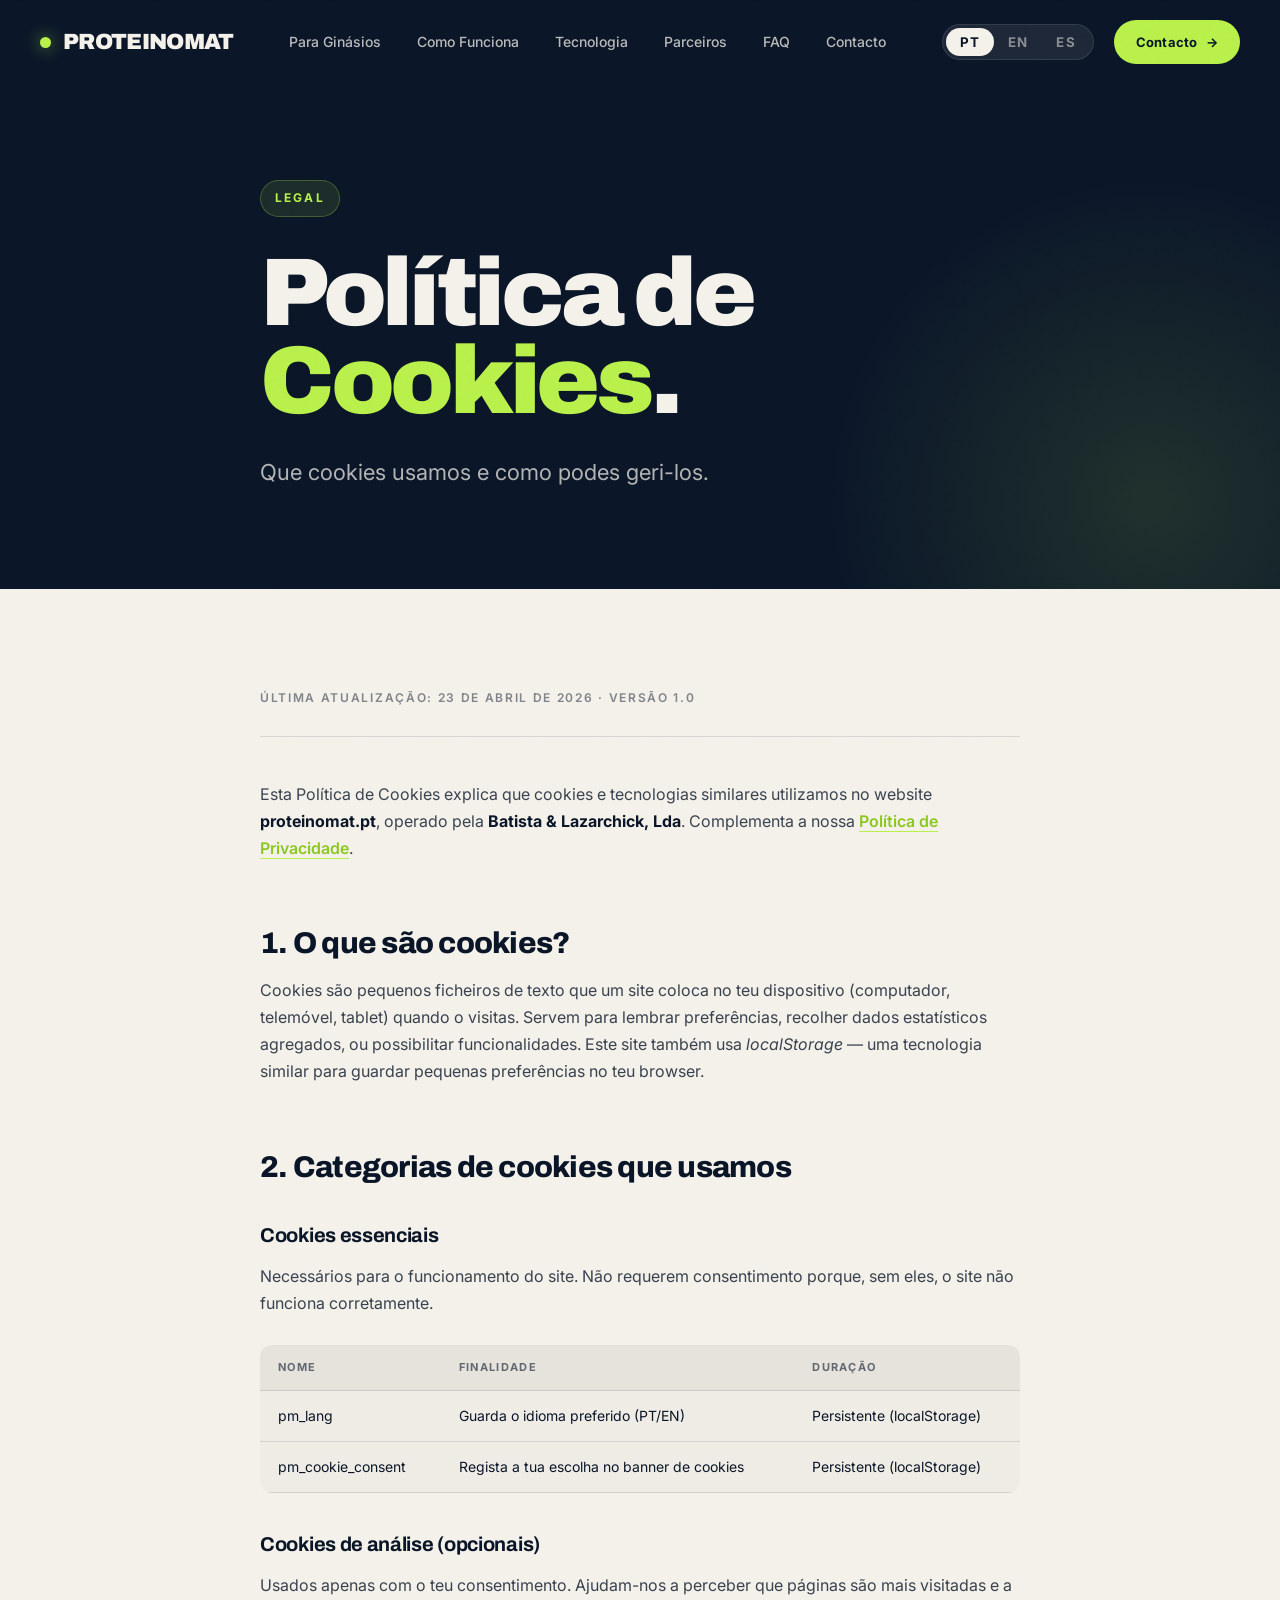
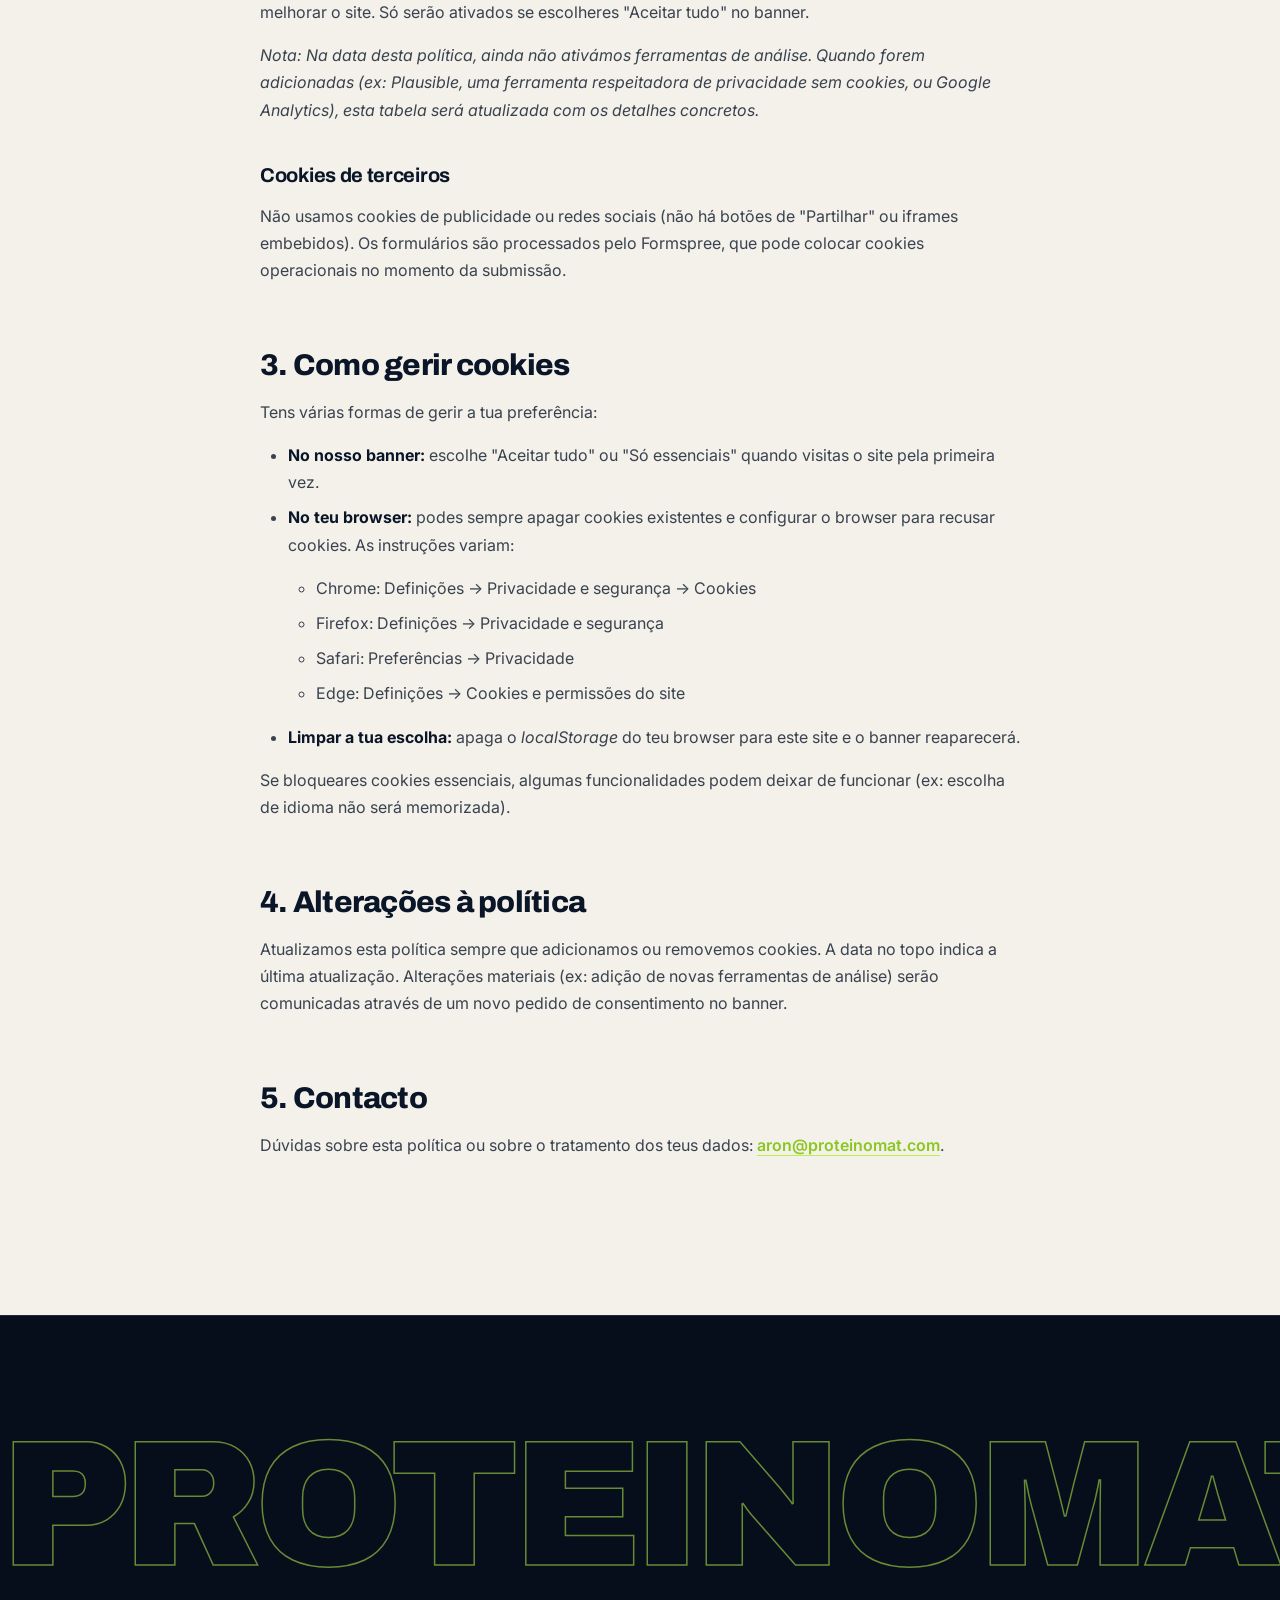
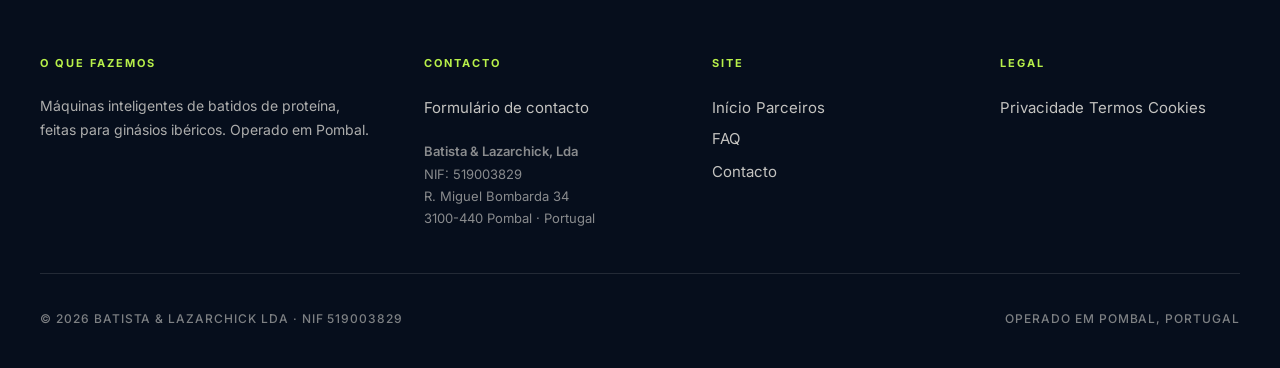
==== commit c538c7d5: "Hero dots: uniform density + subtle twinkle" ====
--- a/cookies/index.html
+++ b/cookies/index.html
@@ -14,7 +14,7 @@
 <link rel="preconnect" href="https://fonts.googleapis.com" />
 <link rel="preconnect" href="https://fonts.gstatic.com" crossorigin />
 <link href="https://fonts.googleapis.com/css2?family=Archivo:wght@500;600;700;800;900&family=Inter:wght@400;500;600;700&display=swap" rel="stylesheet" />
-<link rel="stylesheet" href="../assets/css/main.css?v=31" />
+<link rel="stylesheet" href="../assets/css/main.css?v=33" />
 </head>
 <body class="lang-pt">
 
@@ -178,7 +178,7 @@
       </div>
       <div class="footer-col">
         <h5 data-lang="pt">Contacto</h5><h5 data-lang="en">Contact</h5>
-        <a href="mailto:aron@proteinomat.com">aron@proteinomat.com</a>
+        <a data-lang="pt" href="../index.html#contact">Formulário de contacto</a><a data-lang="en" href="../index.html#contact">Contact form</a>
         <p class="footer-address">
           <strong>Batista &amp; Lazarchick, Lda</strong><br>
           NIF: 519003829<br>
@@ -210,6 +210,6 @@
 
 
 
-<script src="../assets/js/main.js?v=31"></script>
+<script src="../assets/js/main.js?v=33"></script>
 </body>
 </html>
--- a/assets/css/main.css
+++ b/assets/css/main.css
@@ -528,4 +528,9 @@
   .footer-bottom { flex-direction: column; text-align: center; }
   .cookie-banner { left: 16px; right: 16px; bottom: 16px; padding: 22px; }
   nav.top .inner { padding: 0 24px; }
-}
+  /* Hide nav CTA on mobile — menu toggle gives access via mobile menu */
+  .btn-nav { display: none; }
+  /* Tighten nav-right gap and lang pill so all 3 lang buttons fit */
+  .nav-right { gap: 10px; }
+  .lang button { padding: 5px 10px; font-size: 10px; }
+}
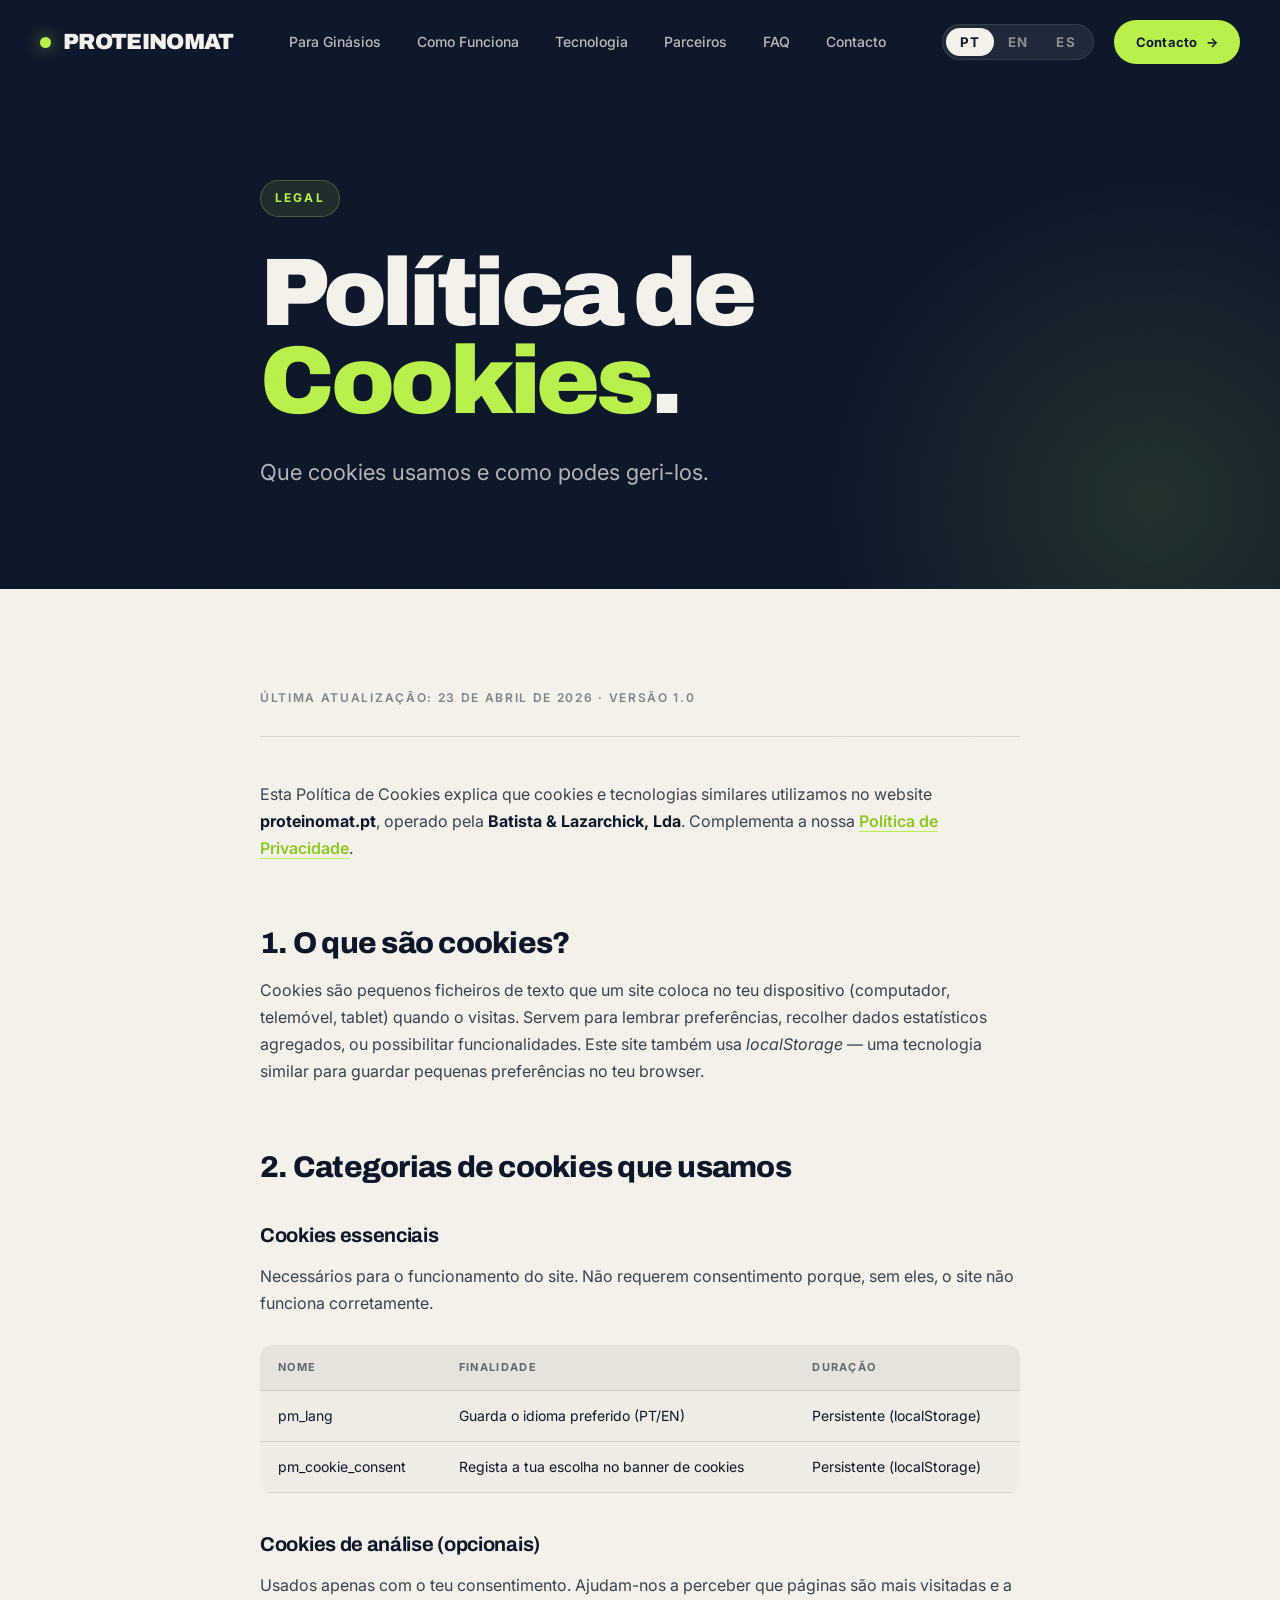
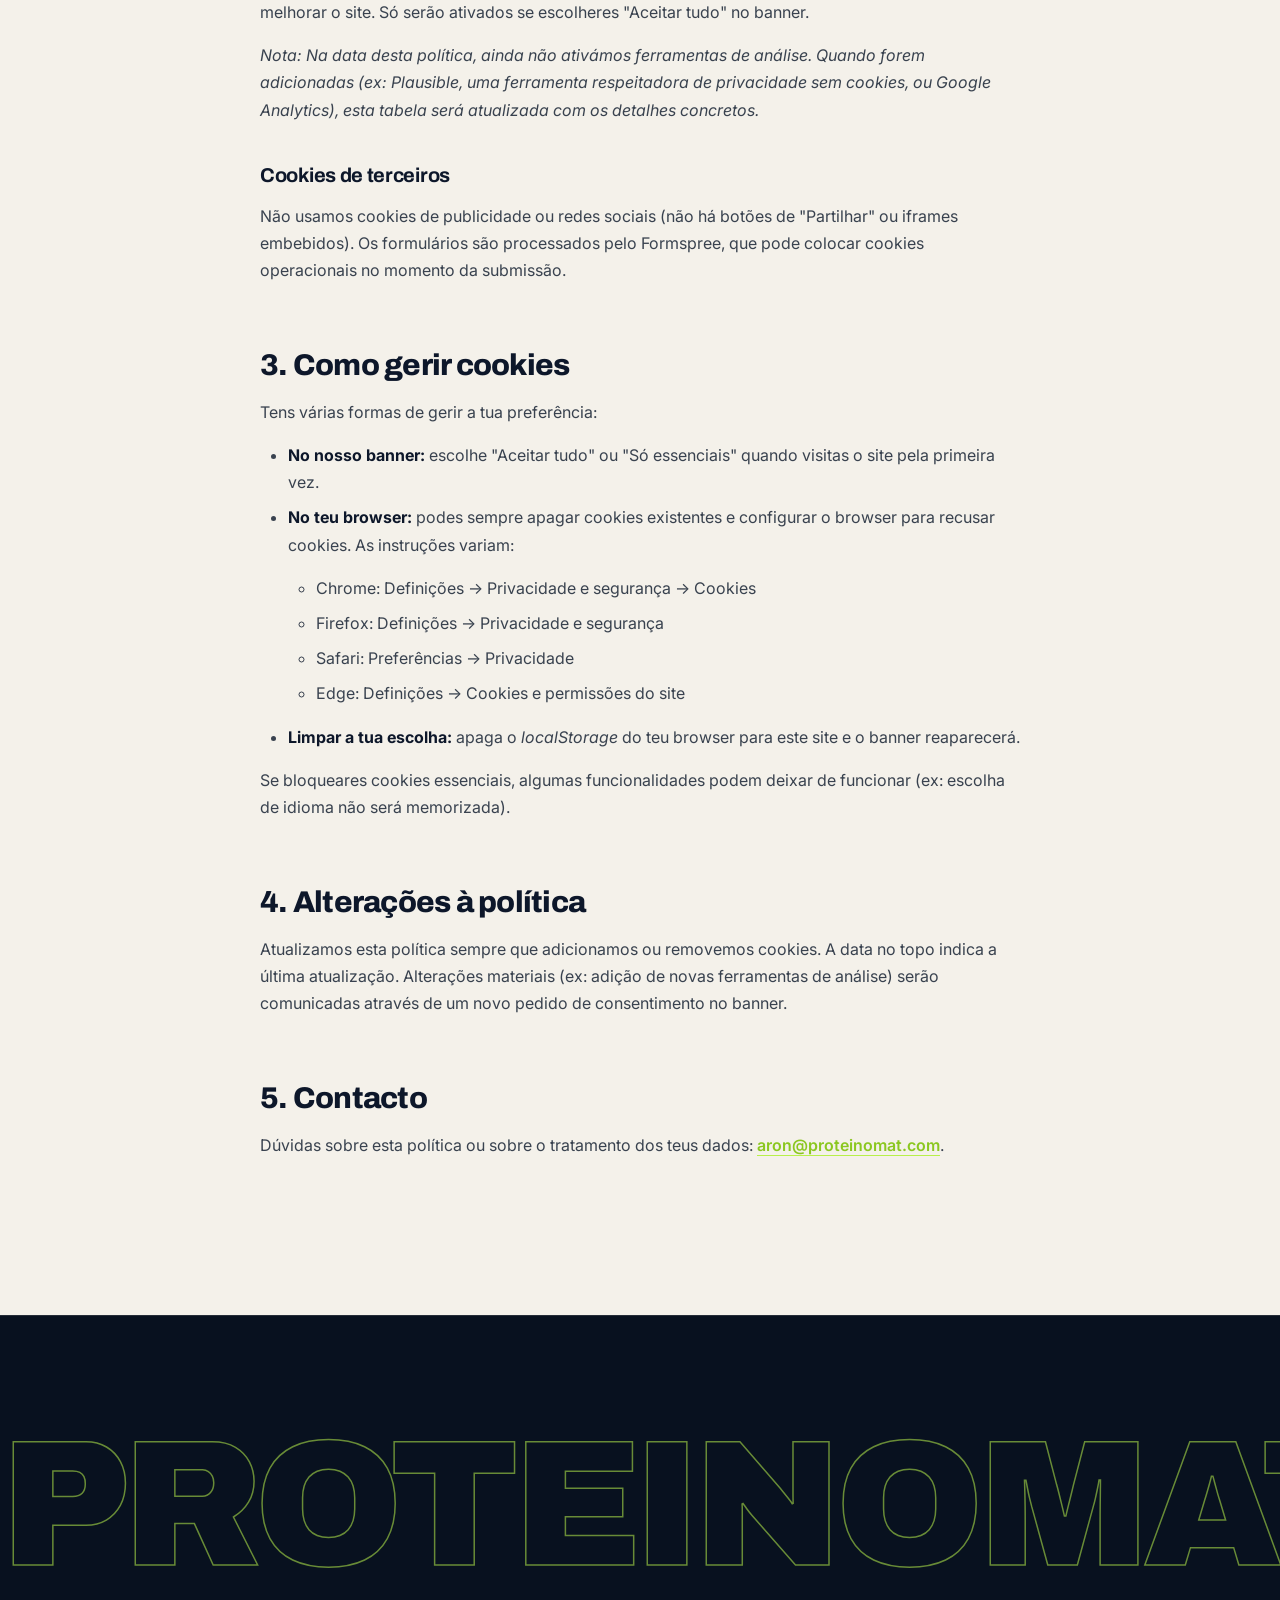
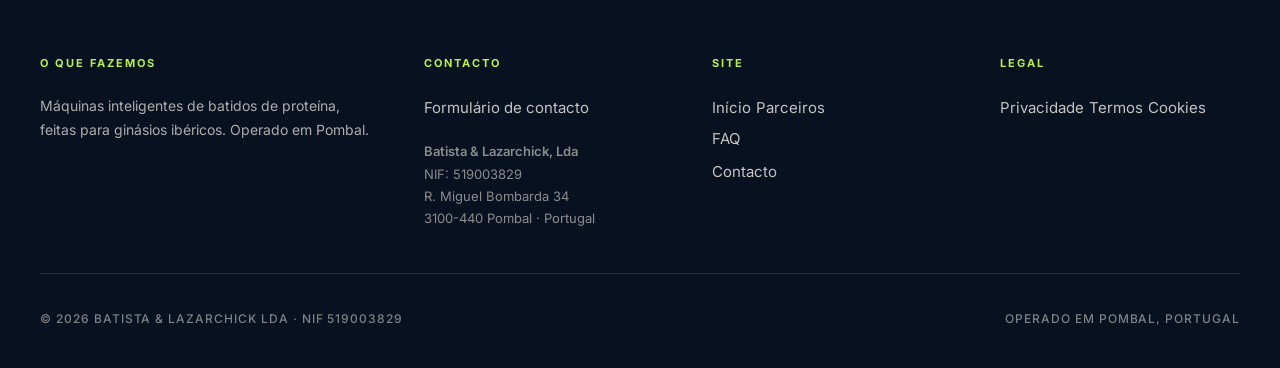
==== commit 0e0044af: "Larger splash, site navy matches splash exactly, green blotch removed" ====
--- a/cookies/index.html
+++ b/cookies/index.html
@@ -14,7 +14,7 @@
 <link rel="preconnect" href="https://fonts.googleapis.com" />
 <link rel="preconnect" href="https://fonts.gstatic.com" crossorigin />
 <link href="https://fonts.googleapis.com/css2?family=Archivo:wght@500;600;700;800;900&family=Inter:wght@400;500;600;700&display=swap" rel="stylesheet" />
-<link rel="stylesheet" href="../assets/css/main.css?v=33" />
+<link rel="stylesheet" href="../assets/css/main.css?v=37" />
 </head>
 <body class="lang-pt">
 
@@ -210,6 +210,6 @@
 
 
 
-<script src="../assets/js/main.js?v=33"></script>
+<script src="../assets/js/main.js?v=37"></script>
 </body>
 </html>
--- a/assets/css/main.css
+++ b/assets/css/main.css
@@ -4,14 +4,14 @@
    ======================================================================== */
 
 :root {
-  --navy: #0A1628;
-  --navy-deep: #060E1C;
-  --navy-soft: #152238;
+  --navy: #0d172a;
+  --navy-deep: #08111f;
+  --navy-soft: #18243c;
   --green: #B8F04A;
   --green-bright: #C8FF5A;
   --green-deep: #8BC720;
   --paper: #F4F1EA;
-  --ink: #0A1628;
+  --ink: #0d172a;
   --rust: #FF6B4A;
   --mute: rgba(244,241,234,0.55);
   --mute-dark: rgba(10,22,40,0.55);
@@ -424,6 +424,27 @@
 form textarea { min-height: 140px; resize: vertical; }
 form label { font-family: 'Inter', sans-serif; font-size: 11px; font-weight: 700; letter-spacing: 0.15em; text-transform: uppercase; color: rgba(244,241,234,0.55); margin-bottom: -8px; margin-top: 10px; }
 form button[type="submit"] { align-self: flex-start; margin-top: 16px; }
+
+/* Submit button — instant "sending" state with spinner */
+form button[type="submit"].is-sending {
+  opacity: 0.85;
+  cursor: wait;
+}
+form button[type="submit"]:disabled { cursor: wait; }
+.btn-spinner {
+  display: inline-block;
+  width: 14px;
+  height: 14px;
+  border-radius: 50%;
+  border: 2px solid currentColor;
+  border-right-color: transparent;
+  margin-right: 10px;
+  vertical-align: -2px;
+  animation: btnSpin 0.7s linear infinite;
+}
+@keyframes btnSpin {
+  to { transform: rotate(360deg); }
+}
 .form-success, .form-error { display: none; padding: 18px 22px; border-radius: 14px; font-size: 15px; margin-top: 14px; font-weight: 600; }
 .form-success { background: var(--green); color: var(--navy); }
 .form-error { background: rgba(255, 107, 74, 0.15); color: var(--rust); border: 1px solid rgba(255,107,74,0.3); }
